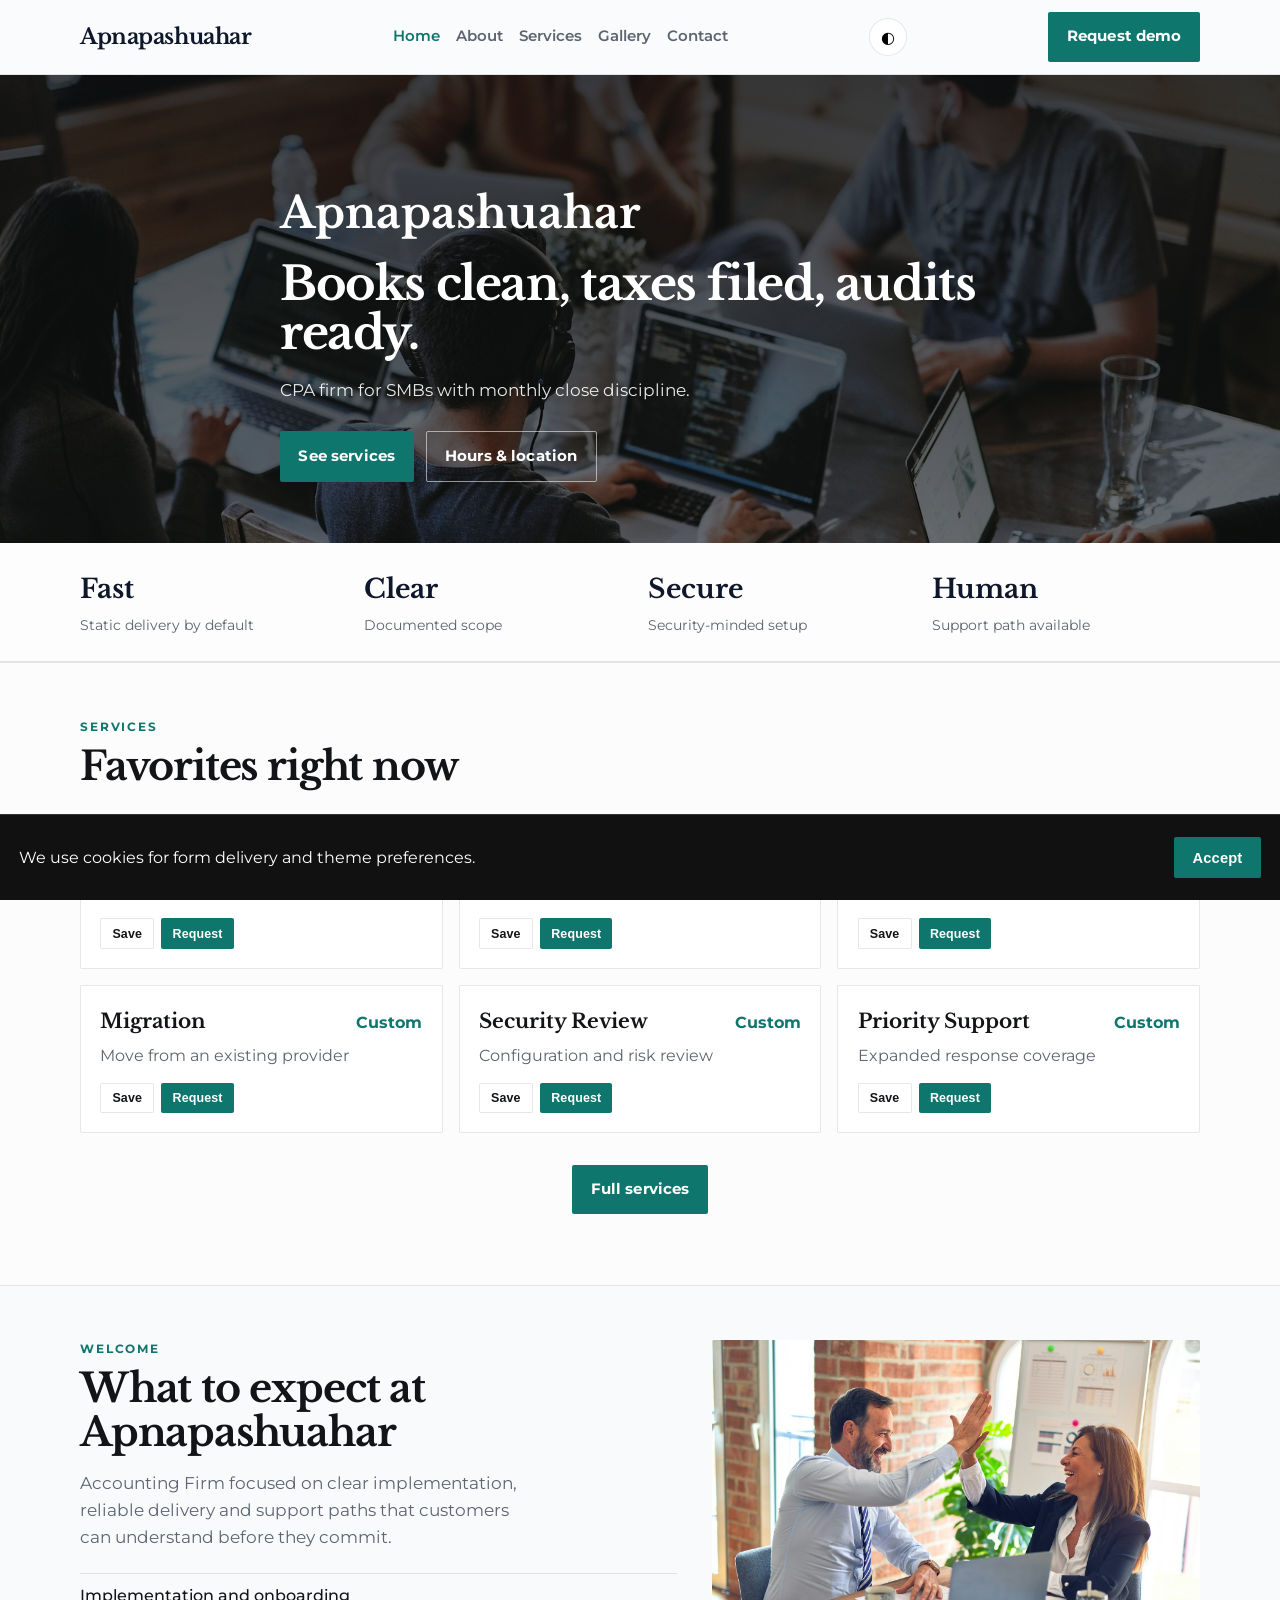
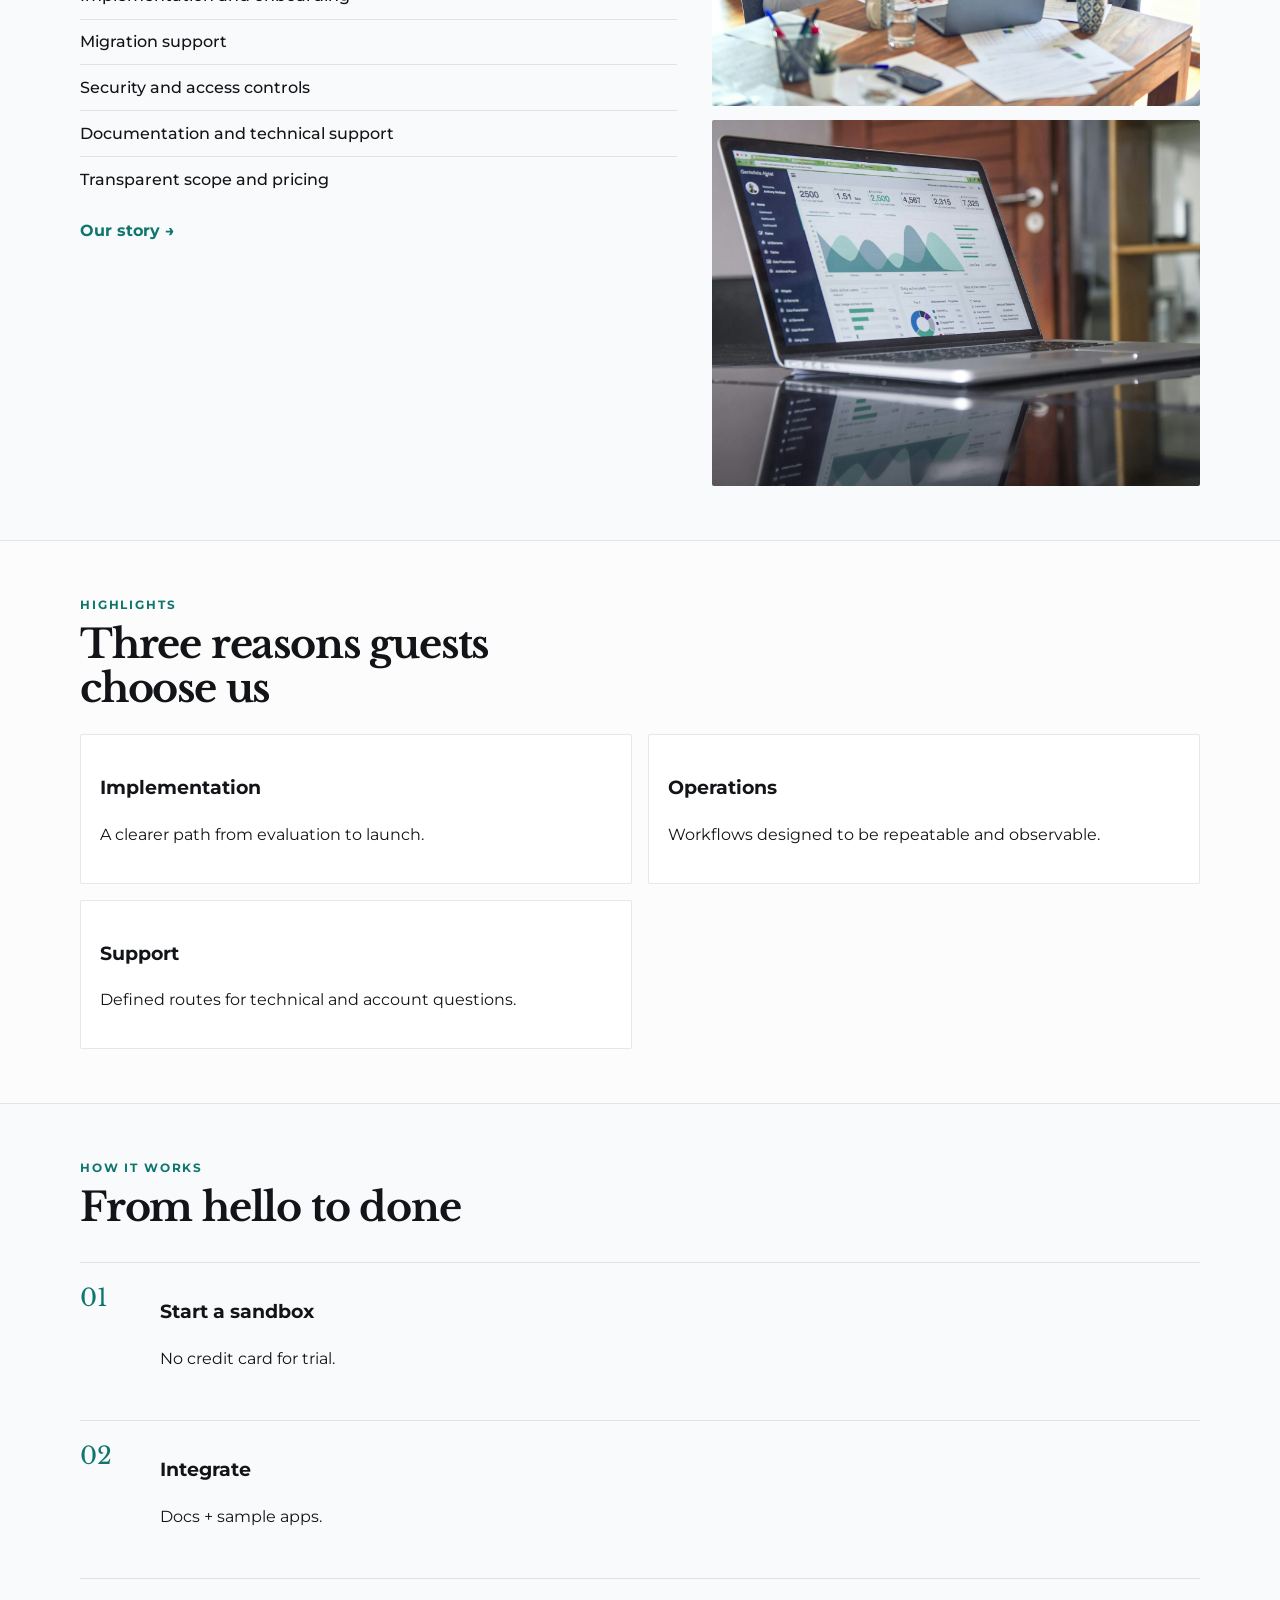
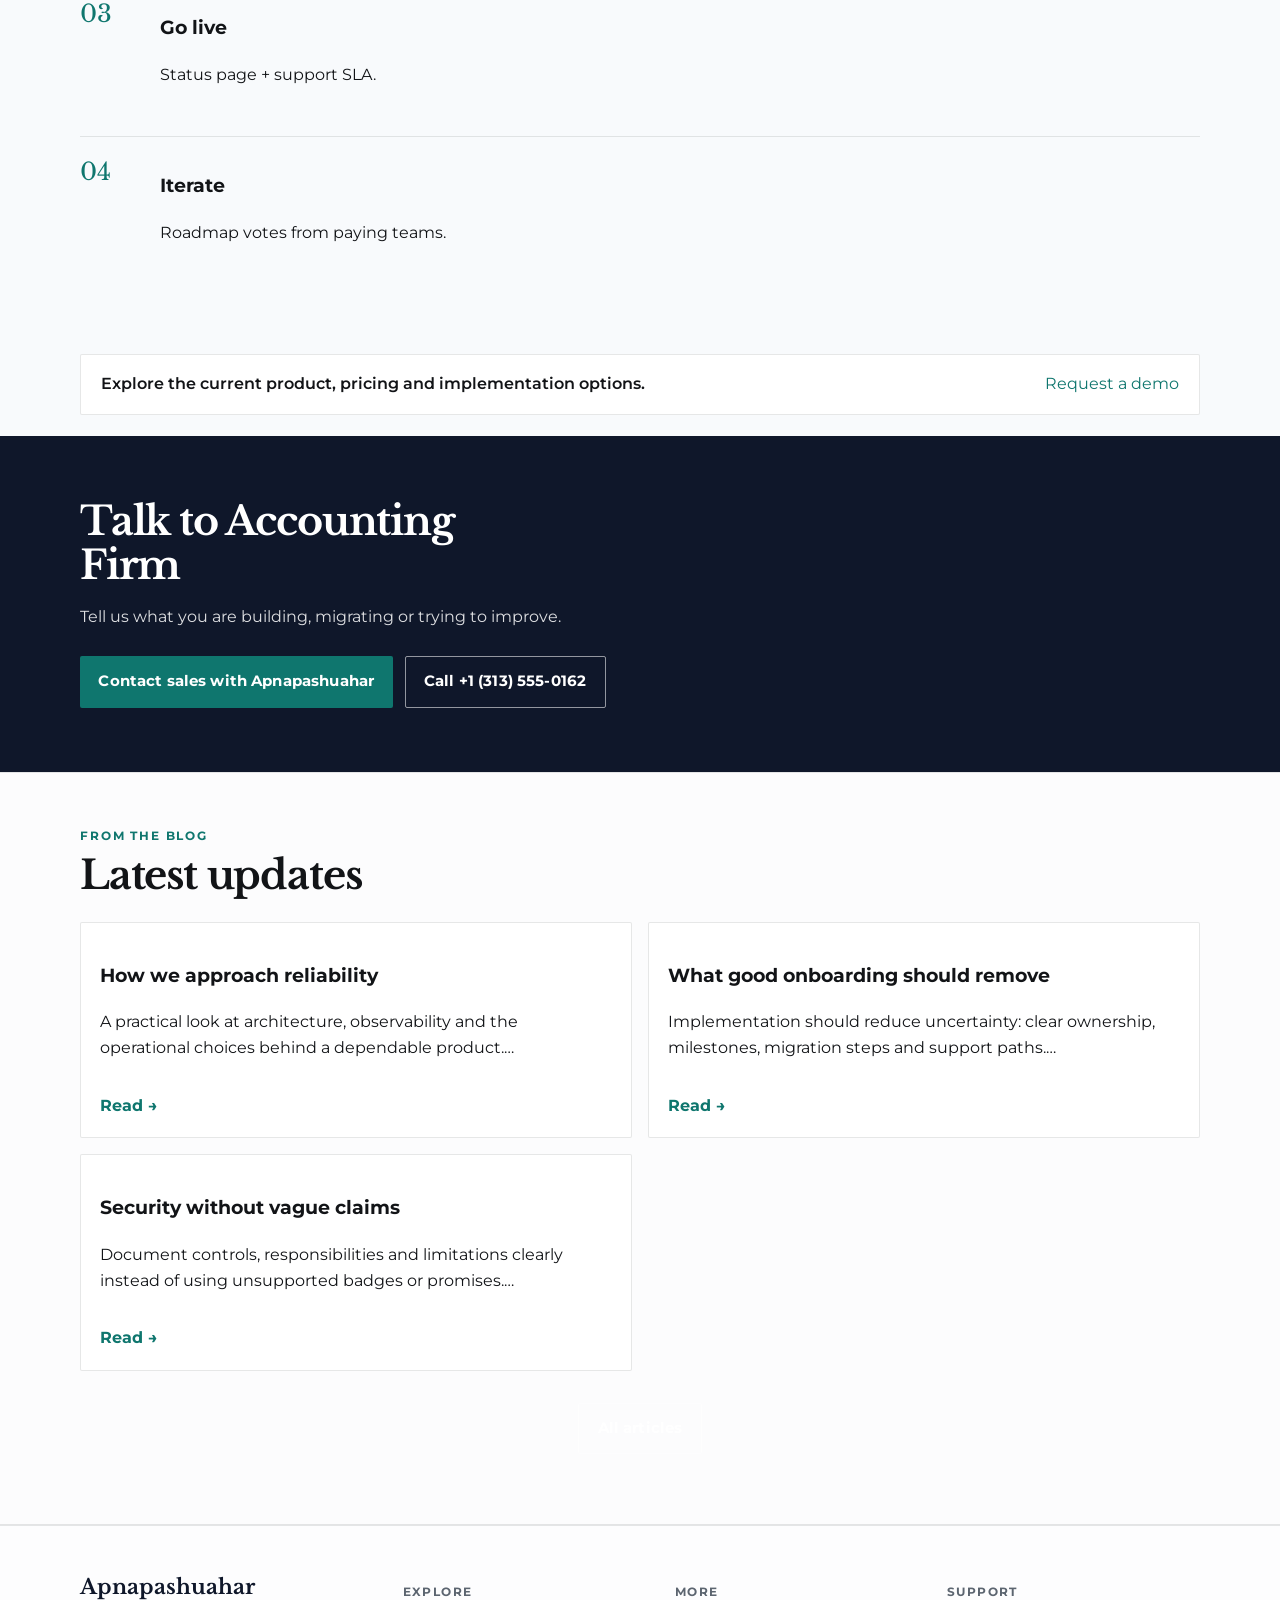
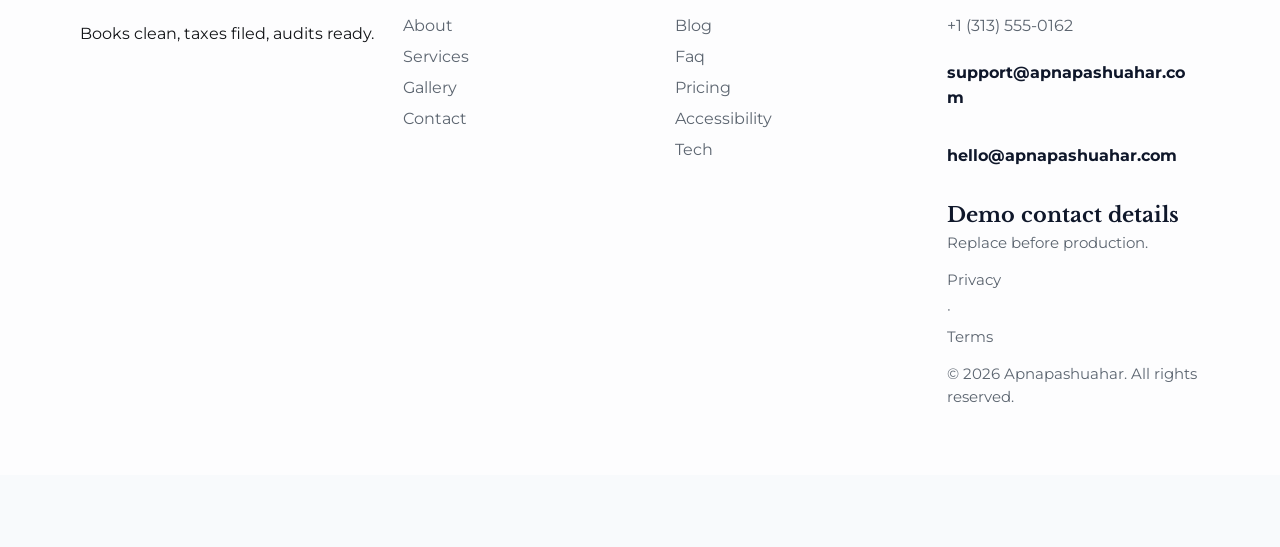
==== index.html @ 2d4d3c8f "Publish company website" ====
<!DOCTYPE html>
<html lang="en">
<head>
  <meta charset="UTF-8" />
  <meta name="viewport" content="width=device-width, initial-scale=1" />
  <title>Apnapashuahar | Accounting Firm</title>
  <meta name="description" content="Apnapashuahar — Books clean, taxes filed, audits ready." />
  <meta property="og:title" content="Apnapashuahar | Accounting Firm" />
  <meta property="og:description" content="Apnapashuahar — Books clean, taxes filed, audits ready." />
  <meta property="og:type" content="website" />
  <meta name="twitter:card" content="summary_large_image" />
  <meta name="twitter:title" content="Apnapashuahar | Accounting Firm" />
  <meta name="twitter:description" content="Apnapashuahar — Books clean, taxes filed, audits ready." />
  <meta property="og:image" content="assets/img-1.jpg" />
  <meta name="twitter:image" content="assets/img-1.jpg" />
  <meta property="og:url" content="https://apnapashuahar.github.io" />
  <script type="application/ld+json">{"@context": "https://schema.org", "@type": "LocalBusiness", "name": "Apnapashuahar", "description": "Books clean, taxes filed, audits ready.", "url": "https://apnapashuahar.github.io", "image": "assets/img-1.jpg"}</script>
<script type="application/ld+json">{"@context": "https://schema.org", "@type": "FAQPage", "mainEntity": [{"@type": "Question", "name": "Where are you?", "acceptedAnswer": {"@type": "Answer", "text": "600 Woodward Ave, Detroit, MI. See the map on Visit."}}, {"@type": "Question", "name": "How do I reach support?", "acceptedAnswer": {"@type": "Answer", "text": "Use the Contact form or email support@apnapashuahar.com. We reply during open hours."}}, {"@type": "Question", "name": "How do I book?", "acceptedAnswer": {"@type": "Answer", "text": "Send a message on Contact, email bookings@apnapashuahar.com, or call +1 (313) 555-0162."}}, {"@type": "Question", "name": "Are prices current?", "acceptedAnswer": {"@type": "Answer", "text": "Listed prices are current and may shift with seasons — we update this site when they do."}}, {"@type": "Question", "name": "Do you take groups?", "acceptedAnswer": {"@type": "Answer", "text": "Yes for many bookings — tell us the size and date and we'll confirm what Apnapashuahar can host."}}, {"@type": "Question", "name": "What should I bring?", "acceptedAnswer": {"@type": "Answer", "text": "Just yourself (and any notes on allergies, sizes, or preferences). We'll handle the rest."}}, {"@type": "Question", "name": "Can I book for someone else?", "acceptedAnswer": {"@type": "Answer", "text": "Yes — include their name and preferences in the contact form."}}, {"@type": "Question", "name": "Where can I read updates?", "acceptedAnswer": {"@type": "Answer", "text": "Blog and Journal pages publish changes before social media."}}, {"@type": "Question", "name": "How do I join the team?", "acceptedAnswer": {"@type": "Answer", "text": "Open roles are listed on Careers — we reply to every application."}}, {"@type": "Question", "name": "Is the space accessible?", "acceptedAnswer": {"@type": "Answer", "text": "See our Accessibility page for entrance, seating and restroom notes."}}]}</script>
<script type="application/ld+json">{"@context": "https://schema.org", "@type": "WebSite", "name": "Apnapashuahar", "url": "https://apnapashuahar.github.io", "description": "Books clean, taxes filed, audits ready."}</script>
  <link rel="alternate" hreflang="en" href="index.html" />
  <link rel="alternate" hreflang="x-default" href="index.html" />
  <meta name="theme-color" content="#111111" />
  <link rel="preconnect" href="https://fonts.googleapis.com" />
  <link rel="preconnect" href="https://fonts.gstatic.com" crossorigin />
  <link href="https://fonts.googleapis.com/css2?family=Libre+Baskerville:wght@700&family=Montserrat:wght@400;500;600;700&display=swap" rel="stylesheet" />
  <link rel="stylesheet" href="styles.css" />
  <link rel="icon" href="favicon.svg" type="image/svg+xml" />
</head>
<body>

  <header class="top">
    <div class="shell bar">
      <a class="logo" href="index.html">Apnapashuahar</a>
      <button class="nav-toggle" type="button" aria-label="Open menu" data-nav-toggle>
        <span></span><span></span><span></span>
      </button>
      <nav data-nav><a href="index.html" class="on">Home</a><a href="about.html">About</a><a href="offerings.html">Services</a><a href="gallery.html">Gallery</a><a href="contact.html">Contact</a></nav>
      <button type="button" class="theme-toggle" data-theme-toggle aria-label="Toggle dark mode">◐</button>
      <a class="cta" href="contact.html" data-open-book>Request demo</a>
    </div>
  </header>
  <main>

    <section class="hero minimal-hero">
      <div class="hero-bg" style="background-image:url('assets/img-1.jpg')"></div>
      <div class="hero-shade"></div>
      <div class="shell hero-copy">
        <p class="brand">Apnapashuahar</p>
        <h1>Books clean, taxes filed, audits ready.</h1>
        <p class="lede">CPA firm for SMBs with monthly close discipline.</p>
        <div class="actions">
          <a class="btn solid" href="offerings.html">See services</a>
          <a class="btn line" href="contact.html">Hours &amp; location</a>
        </div>
      </div>
    </section><section class="stats-band"><div class="shell stats-row"><div class="stat"><b>Fast</b><span>Static delivery by default</span></div>
<div class="stat"><b>Clear</b><span>Documented scope</span></div>
<div class="stat"><b>Secure</b><span>Security-minded setup</span></div>
<div class="stat"><b>Human</b><span>Support path available</span></div></div></section><section class="block tint">
      <div class="shell">
        <p class="eyebrow">Services</p>
        <h2>Favorites right now</h2>
        <div class="menu-grid"><article class="item" data-item="Starter">
          <div class="item-top"><h3>Starter</h3><span class="price">From $49</span></div>
          <p>Essential entry package</p>
          <div class="item-actions">
            <button type="button" class="btn quiet mini" data-save-item data-name="Starter">Save</button>
            <button type="button" class="btn solid mini" data-open-book data-pref="Starter">Request</button>
          </div>
        </article>
<article class="item" data-item="Growth">
          <div class="item-top"><h3>Growth</h3><span class="price">From $149</span></div>
          <p>Expanded capacity and support</p>
          <div class="item-actions">
            <button type="button" class="btn quiet mini" data-save-item data-name="Growth">Save</button>
            <button type="button" class="btn solid mini" data-open-book data-pref="Growth">Request</button>
          </div>
        </article>
<article class="item" data-item="Scale">
          <div class="item-top"><h3>Scale</h3><span class="price">Custom</span></div>
          <p>Higher-volume managed service</p>
          <div class="item-actions">
            <button type="button" class="btn quiet mini" data-save-item data-name="Scale">Save</button>
            <button type="button" class="btn solid mini" data-open-book data-pref="Scale">Request</button>
          </div>
        </article>
<article class="item" data-item="Migration">
          <div class="item-top"><h3>Migration</h3><span class="price">Custom</span></div>
          <p>Move from an existing provider</p>
          <div class="item-actions">
            <button type="button" class="btn quiet mini" data-save-item data-name="Migration">Save</button>
            <button type="button" class="btn solid mini" data-open-book data-pref="Migration">Request</button>
          </div>
        </article>
<article class="item" data-item="Security Review">
          <div class="item-top"><h3>Security Review</h3><span class="price">Custom</span></div>
          <p>Configuration and risk review</p>
          <div class="item-actions">
            <button type="button" class="btn quiet mini" data-save-item data-name="Security Review">Save</button>
            <button type="button" class="btn solid mini" data-open-book data-pref="Security Review">Request</button>
          </div>
        </article>
<article class="item" data-item="Priority Support">
          <div class="item-top"><h3>Priority Support</h3><span class="price">Custom</span></div>
          <p>Expanded response coverage</p>
          <div class="item-actions">
            <button type="button" class="btn quiet mini" data-save-item data-name="Priority Support">Save</button>
            <button type="button" class="btn solid mini" data-open-book data-pref="Priority Support">Request</button>
          </div>
        </article></div>
        <p class="center-cta"><a class="btn solid" href="offerings.html">Full services</a></p>
      </div>
    </section><section class="block">
      <div class="shell split">
        <div>
          <p class="eyebrow">Welcome</p>
          <h2>What to expect at Apnapashuahar</h2>
          <p class="lead">Accounting Firm focused on clear implementation, reliable delivery and support paths that customers can understand before they commit.</p>
          <ul class="checks"><li>Implementation and onboarding</li>
<li>Migration support</li>
<li>Security and access controls</li>
<li>Documentation and technical support</li>
<li>Transparent scope and pricing</li></ul>
          <a class="textlink" href="about.html">Our story →</a>
        </div>
        <div class="about-photos">
          <img src="assets/img-2.jpg" alt="Apnapashuahar" />
          <img src="assets/img-3.jpg" alt="Apnapashuahar" />
        </div>
      </div>
    </section><section class="block tint">
      <div class="shell">
        <p class="eyebrow">Highlights</p>
        <h2>Three reasons guests choose us</h2>
        <div class="value-grid"><article><h3>Implementation</h3><p>A clearer path from evaluation to launch.</p></article>
<article><h3>Operations</h3><p>Workflows designed to be repeatable and observable.</p></article>
<article><h3>Support</h3><p>Defined routes for technical and account questions.</p></article></div>
      </div>
    </section><section class="block">
      <div class="shell">
        <p class="eyebrow">How it works</p>
        <h2>From hello to done</h2>
        <ol class="process"><li><span>01</span><div><h3>Start a sandbox</h3><p>No credit card for trial.</p></div></li>
<li><span>02</span><div><h3>Integrate</h3><p>Docs + sample apps.</p></div></li>
<li><span>03</span><div><h3>Go live</h3><p>Status page + support SLA.</p></div></li>
<li><span>04</span><div><h3>Iterate</h3><p>Roadmap votes from paying teams.</p></div></li></ol>
      </div>
    </section><div class="promo shell"><p>Explore the current product, pricing and implementation options.</p><button type="button" class="text-cta" data-open-book>Request a demo</button></div><section class="cta-band">
      <div class="shell">
        <h2>Talk to Accounting Firm</h2>
        <p>Tell us what you are building, migrating or trying to improve.</p>
        <div class="actions">
          <a class="btn solid" href="contact.html">Contact sales with Apnapashuahar</a>
          <a class="btn line" href="tel:+13135550162">Call +1 (313) 555-0162</a>
        </div>
      </div>
    </section><section class="block tint">
      <div class="shell">
        <p class="eyebrow">From the blog</p>
        <h2>Latest updates</h2>
        <div class="value-grid"><article class="journal-card reveal">
          <h3>How we approach reliability</h3>
          <p>A practical look at architecture, observability and the operational choices behind a dependable product.…</p>
          <a class="textlink" href="blog.html">Read →</a>
        </article><article class="journal-card reveal">
          <h3>What good onboarding should remove</h3>
          <p>Implementation should reduce uncertainty: clear ownership, milestones, migration steps and support paths.…</p>
          <a class="textlink" href="blog.html">Read →</a>
        </article><article class="journal-card reveal">
          <h3>Security without vague claims</h3>
          <p>Document controls, responsibilities and limitations clearly instead of using unsupported badges or promises.…</p>
          <a class="textlink" href="blog.html">Read →</a>
        </article></div>
        <p class="center-cta"><a class="btn line" href="blog.html">All articles</a></p>
      </div>
    </section>
  </main>

  <footer class="foot">
    <div class="shell foot-grid">
      <div>
        <strong>Apnapashuahar</strong>
        <p>Books clean, taxes filed, audits ready.</p>
        
      </div>
      <div>
        <p class="fh">Explore</p>
        <a href="about.html">About</a><a href="offerings.html">Services</a><a href="gallery.html">Gallery</a><a href="contact.html">Contact</a>
      </div>
      <div>
        <p class="fh">More</p>
        <a href="blog.html">Blog</a><a href="faq.html">Faq</a><a href="pricing.html">Pricing</a><a href="accessibility.html">Accessibility</a><a href="tech.html">Tech</a>
      </div>
      <div>
        <p class="fh">Support</p>
        <a href="tel:+13135550162">+1 (313) 555-0162</a>
        <p class="mail-plain">support@apnapashuahar.com</p>
        <p class="mail-plain">hello@apnapashuahar.com</p>
        
        <p class="foot-meta"><strong>Demo contact details</strong><br/>Replace before production.</p>
        <p class="foot-meta"><a href="privacy.html">Privacy</a> · <a href="terms.html">Terms</a></p>
        <p class="foot-meta">© 2026 Apnapashuahar. All rights reserved.</p>
      </div>
    </div>
  </footer>
  <div class="cookie-bar" data-cookie-bar hidden>
    <p>We use cookies for form delivery and theme preferences.</p>
    <button type="button" class="btn solid" data-cookie-accept>Accept</button>
  </div>
  <div class="mobile-cta">
    <a href="tel:+13135550162">Call</a>
    <button type="button" data-open-book>Contact sales</button>
    
  </div>
  <div class="toast" data-toast hidden></div>

  <div class="modal" data-book-modal hidden>
    <div class="modal-card">
      <button class="modal-close" type="button" data-close-book aria-label="Close">×</button>
      <p class="eyebrow">Quick request</p>
      <h3>Contact Apnapashuahar</h3>
      <p class="lead">Send the essentials and we will reply by email.</p>
      <form class="contact-form compact" data-quick-book data-support="support@apnapashuahar.com">
        <label>Name<input name="name" required placeholder="Your name" /></label>
        <label>Email<input type="email" name="email" required placeholder="you@email.com" /></label>
        <label>Timing<input name="when" required placeholder="Preferred date or timeline" /></label>
        <label>Notes<textarea name="message" rows="3" placeholder="Project, product, service or other details…"></textarea></label>
        <button class="btn solid" type="submit">Contact sales</button>
      </form>
    </div>
  </div>

  <div class="lightbox" data-lightbox hidden>
    <button class="modal-close" type="button" data-lightbox-close aria-label="Close">×</button>
    <img data-lightbox-img alt="" />
    <div class="lightbox-nav">
      <button type="button" data-lightbox-prev>‹</button>
      <button type="button" data-lightbox-next>›</button>
    </div>
  </div>
  <script src="site.js"></script>
</body></html>
---- styles.css ----
:root {
  --ink:#121417; --muted:#5c6570; --paper:#f8fafc;
  --accent:#0f766e; --deep:#0f172a; --line:rgba(18,20,23,.10);
  --display:"Libre Baskerville",Georgia,"Times New Roman",serif;
  --body:"Montserrat","Segoe UI",sans-serif; --shell:1120px;
  --radius:2px;
}
*{box-sizing:border-box} html{scroll-behavior:smooth}
body{margin:0;font-family:var(--body);color:var(--ink);background:var(--paper);line-height:1.6;padding-bottom:72px;-webkit-font-smoothing:antialiased}
a{color:inherit;text-decoration:none} img{max-width:100%;display:block}
.shell{width:min(var(--shell),calc(100% - 2.4rem));margin-inline:auto}
.sr{position:absolute;left:-9999px}
.mail-plain{display:inline-block;font-weight:700;color:var(--deep);word-break:break-all}
.support-banner{padding:1.25rem 1.35rem;margin:0 0 1.5rem;border:1px solid var(--line);border-left:4px solid var(--accent);background:#fff;border-radius:var(--radius)}
.support-mail{margin:.35rem 0 .5rem;font-family:var(--display);font-size:clamp(1.4rem,3vw,2rem);font-weight:700;color:var(--deep)}
.form-success{margin-top:1.2rem;padding:1.4rem;border:1px solid color-mix(in srgb,var(--accent) 35%,var(--line));background:#fff;border-radius:var(--radius)}
.form-success h3{margin:0 0 .5rem;font-family:var(--display);font-size:1.6rem}
.form-success[hidden],.contact-form[hidden]{display:none !important}
.contact-form select{width:100%;padding:.85rem 1rem;border:1px solid var(--line);border-radius:8px;font:inherit;background:#fff}
.top{position:sticky;top:0;z-index:40;backdrop-filter:blur(14px);background:color-mix(in srgb,var(--paper) 90%,white);border-bottom:1px solid var(--line)}
.bar{min-height:74px;display:flex;align-items:center;justify-content:space-between;gap:1rem;position:relative}
.logo{font-family:var(--display);font-weight:700;font-size:1.35rem;color:var(--deep);letter-spacing:-.02em}
nav{display:flex;flex-wrap:wrap;gap:1rem;font-weight:600;font-size:.92rem;color:var(--muted)}
nav a.on,nav a:hover{color:var(--accent)}
.nav-toggle{display:none;flex-direction:column;gap:5px;background:transparent;border:0;padding:.4rem;cursor:pointer}
.nav-toggle span{display:block;width:22px;height:2px;background:var(--deep)}
.cta,.btn{display:inline-flex;align-items:center;justify-content:center;padding:.8rem 1.15rem;border-radius:var(--radius);font-weight:700;font-size:.92rem;border:0;cursor:pointer;letter-spacing:.01em}
.cta,.btn.solid{background:var(--accent);color:#fff}
.btn.line{border:1px solid rgba(255,255,255,.55);color:#fff;background:transparent}
.btn.quiet{border:1px solid var(--line);background:#fff;color:var(--ink)}
.hero{position:relative;min-height:78vh;display:grid;align-items:end;color:#fff;overflow:hidden}
.hero-bg{position:absolute;inset:0;background-size:cover;background-position:center center;background-repeat:no-repeat}
.hero-shade{position:absolute;inset:0;background:linear-gradient(115deg,rgba(10,12,16,.72),rgba(10,12,16,.18))}
.hero-photo img{width:100%;aspect-ratio:16/9;object-fit:cover;object-position:center;display:block;max-height:min(78vh,900px)}
.hero-copy{position:relative;z-index:2;padding:5rem 0 3.8rem;max-width:720px}
.brand{margin:0 0 .75rem;font-family:var(--display);font-size:clamp(1.85rem,3.6vw,2.7rem);font-weight:700}
.hero h1,.page-hero h1{margin:0;font-family:var(--display);letter-spacing:-.03em;font-weight:700}
.hero h1{font-size:clamp(2.15rem,5.2vw,3.55rem);max-width:15ch;line-height:1.05}
.lede{margin:1.15rem 0 0;max-width:42ch;color:rgba(255,255,255,.9);font-size:1.08rem}
.actions{display:flex;flex-wrap:wrap;gap:.75rem;margin-top:1.7rem}
.promo{display:flex;justify-content:space-between;gap:1rem;align-items:center;margin:1.35rem auto;padding:1.05rem 1.25rem;background:#fff;border:1px solid var(--line);border-radius:var(--radius);box-shadow:0 8px 28px rgba(18,20,23,.04)}
.promo p{margin:0;font-weight:600}
.promo a{font-weight:800;color:var(--accent);white-space:nowrap}
.strip{border-bottom:1px solid var(--line);background:rgba(255,255,255,.5)}
.strip-row{display:flex;flex-wrap:wrap;gap:.8rem 1.5rem;padding:1.05rem 0;font-weight:700;color:var(--deep);font-size:.95rem}
.stats-band{border-bottom:1px solid var(--line);background:rgba(255,255,255,.72)}
.stats-row{display:grid;grid-template-columns:repeat(4,1fr);gap:1rem;padding:1.55rem 0}
.stat b{display:block;font-family:var(--display);font-size:1.65rem;color:var(--deep)}
.stat span{display:block;margin-top:.25rem;color:var(--muted);font-size:.88rem}
.mosaic{display:grid;grid-template-columns:1.2fr 1fr 1fr;gap:.85rem}
.mosaic img{width:100%;aspect-ratio:4/3;object-fit:cover;object-position:center;border-radius:var(--radius);display:block}
.block{padding:4.8rem 0}.block.tint{background:rgba(255,255,255,.58);border-block:1px solid var(--line)}
.eyebrow{margin:0 0 .55rem;font-size:.72rem;font-weight:700;letter-spacing:.16em;text-transform:uppercase;color:var(--accent)}
h2{margin:0;font-family:var(--display);font-size:clamp(1.85rem,3.1vw,2.55rem);letter-spacing:-.03em;max-width:18ch;line-height:1.1}
.lead{margin:.95rem 0 0;color:var(--muted);max-width:52ch;font-size:1.06rem}
.split{display:grid;grid-template-columns:1.1fr .9fr;gap:2.2rem;align-items:start}
.amenity-grid,.contact-grid,.newsletter{display:grid;grid-template-columns:1.1fr .9fr;gap:2.2rem;align-items:start}
.checks,.why,.hours{margin:1.35rem 0 0;padding:0;list-style:none}
.checks li,.why li,.hours li{padding:.6rem 0;border-top:1px solid var(--line);font-weight:500}
.hours-card,.card{background:#fff;border:1px solid var(--line);border-radius:var(--radius);padding:1.4rem;box-shadow:0 10px 30px rgba(18,20,23,.035)}
.card-actions{display:flex;flex-wrap:wrap;gap:.6rem;margin-top:1rem}
.stack-card p{margin:0 0 1rem}
.about-photos{display:grid;gap:.85rem}
.about-photos img,.solo{width:100%;aspect-ratio:4/3;object-fit:cover;object-position:center;border-radius:var(--radius)}
.solo.wide{aspect-ratio:16/9;margin-top:1rem}
.menu-grid{margin-top:2rem;display:grid;grid-template-columns:repeat(3,1fr);gap:1rem}
.menu-list{margin-top:1.5rem;display:grid;gap:.85rem}
.menu-list .item{padding:1.1rem 1.2rem}
.item{background:#fff;border:1px solid var(--line);border-radius:var(--radius);padding:1.2rem;position:relative;box-shadow:0 8px 24px rgba(18,20,23,.03)}
.item.soft{background:color-mix(in srgb,var(--paper) 70%,white)}
.item-top{display:flex;justify-content:space-between;gap:.5rem;align-items:baseline}
.item h3{margin:0 0 .35rem;font-family:var(--display);font-size:1.25rem}
.item p{margin:0;color:var(--muted)}
.item .tag{margin-top:.7rem;font-size:.72rem;font-weight:800;letter-spacing:.1em;text-transform:uppercase;color:var(--accent)}
.price{font-weight:700;color:var(--accent);white-space:nowrap}
.process{list-style:none;margin:2rem 0 0;padding:0;display:grid;gap:1rem}
.process li{display:grid;grid-template-columns:64px 1fr;gap:1rem;padding:1rem 0;border-top:1px solid var(--line)}
.process span{font-family:var(--display);font-size:1.5rem;color:var(--accent)}
.quotes{display:grid;grid-template-columns:repeat(3,1fr);gap:1rem;margin-top:1.5rem}
blockquote{margin:0;padding:1.3rem;background:#fff;border:1px solid var(--line);border-radius:var(--radius)}
blockquote p{margin:0;font-family:var(--display);font-size:1.25rem;line-height:1.25}
blockquote footer{margin-top:.85rem;color:var(--muted);font-size:.9rem}
.value-grid,.team-grid{display:grid;grid-template-columns:repeat(2,1fr);gap:1rem;margin-top:1.5rem}
.two-col{display:grid;grid-template-columns:1fr 1fr;gap:2rem;align-items:start}
.value-grid article,.person,.team-card{background:#fff;border:1px solid var(--line);border-radius:var(--radius);padding:1.2rem;overflow:hidden}
.team-card img{width:100%;aspect-ratio:1;object-fit:cover;object-position:center top;border-radius:calc(var(--radius) - 4px);margin:0 0 .85rem;display:block}
.team-card h3{margin:0 0 .25rem;font-family:var(--display);font-size:1.2rem}
.team-card .eyebrow{margin:0 0 .5rem}
.team-card p:last-child{margin:0;color:var(--muted);line-height:1.55}
.person .role{color:var(--accent);font-weight:700;margin:.2rem 0 .5rem}
img{max-width:100%;height:auto;display:block}
picture,figure{margin:0}
.faq details{border-top:1px solid var(--line);padding:1rem 0}
.faq summary{cursor:pointer;font-weight:700}
.faq p{margin:.6rem 0 0;color:var(--muted)}
.page-hero{padding:3.8rem 0 1.1rem}
.page-hero h1{font-size:clamp(2.1rem,4vw,3.1rem);max-width:16ch}
.page .lead{color:var(--muted)}
.gallery-rich{display:grid;grid-template-columns:repeat(2,1fr);gap:1rem}
.gallery-rich figure{margin:0}
.gallery-rich img{width:100%;aspect-ratio:4/3;object-fit:cover;object-position:center;border-radius:var(--radius)}
.gallery-rich figcaption{margin-top:.45rem;color:var(--muted);font-size:.88rem}
.visit-grid{display:grid;grid-template-columns:.85fr 1.15fr;gap:1.6rem}
.map-wrap{margin-top:1rem;border-radius:var(--radius);overflow:hidden;border:1px solid var(--line);background:#fff}
.map-wrap iframe{width:100%;height:320px;border:0;display:block}
.map-note{margin:.55rem 1rem 1rem;font-size:.9rem}
.map-note a{color:var(--accent);font-weight:700}
.contact-form,.news-form{display:grid;gap:.9rem;margin-top:1rem}
.contact-form label{display:grid;gap:.35rem;font-weight:700;font-size:.9rem}
.contact-form input,.contact-form textarea,.news-form input{width:100%;padding:.9rem 1rem;border:1px solid var(--line);border-radius:8px;font:inherit;background:#fff}
.contact-form input:focus,.contact-form textarea:focus,.contact-form select:focus,.news-form input:focus{outline:2px solid color-mix(in srgb,var(--accent) 45%,white);border-color:var(--accent)}
.news-form{grid-template-columns:1fr auto;align-items:center}
.form-note{margin:0;color:var(--muted);font-size:.88rem}
.cta-band{padding:4rem 0;background:var(--deep);color:#fff}
.cta-band h2{color:#fff;max-width:16ch}
.cta-band p{color:rgba(255,255,255,.86);max-width:46ch}
.center-cta{text-align:center;margin-top:2rem}
.textlink{display:inline-block;margin-top:1rem;font-weight:700;color:var(--accent)}
.foot{border-top:1px solid var(--line);padding:2.8rem 0 3.2rem;background:rgba(255,255,255,.72)}
.foot-grid{display:grid;grid-template-columns:1.2fr 1fr 1fr 1fr;gap:1.2rem}
.fh{font-size:.72rem;font-weight:700;letter-spacing:.12em;text-transform:uppercase;color:var(--muted)}
.foot a{display:block;margin:.35rem 0;color:var(--muted)}
.foot a:hover{color:var(--accent)}
.foot strong{font-family:var(--display);font-size:1.3rem;color:var(--deep)}
.foot-meta{color:var(--muted);font-size:.92rem;line-height:1.55}
.mobile-cta{display:none;position:fixed;left:0;right:0;bottom:0;z-index:50;background:#fff;border-top:1px solid var(--line);grid-template-columns:1fr 1fr 1fr}
.mobile-cta a,.mobile-cta button{text-align:center;padding:.95rem .4rem;font-weight:800;font-size:.85rem;color:var(--deep);background:transparent;border:0;font-family:inherit;cursor:pointer}
.mobile-cta a:nth-child(2),.mobile-cta button:nth-child(2){background:var(--accent);color:#fff}
.toast{position:fixed;left:50%;bottom:5.5rem;transform:translateX(-50%);background:var(--deep);color:#fff;padding:.9rem 1.2rem;border-radius:999px;font-weight:700;z-index:80;box-shadow:0 12px 32px rgba(0,0,0,.22)}
.btn.mini{padding:.45rem .7rem;font-size:.78rem}
.item-actions{display:flex;flex-wrap:wrap;gap:.45rem;margin-top:.9rem}
.offer-tools{margin-bottom:1rem}
.offer-tools input{width:min(420px,100%);padding:.85rem 1rem;border:1px solid var(--line);border-radius:8px;font:inherit;background:#fff}
.saved-tray{margin:1rem 0;padding:1rem;border:1px dashed var(--line);background:#fff;border-radius:var(--radius)}
.saved-tray ul{margin:.5rem 0 1rem;padding-left:1.1rem}
.open-badge{display:inline-flex;align-items:center;gap:.35rem;padding:.35rem .65rem;border-radius:999px;font-size:.75rem;font-weight:800;letter-spacing:.04em;text-transform:uppercase;background:#ecfdf5;color:#166534;border:1px solid #86efac}
.open-badge.closed{background:#fef2f2;color:#991b1b;border-color:#fecaca}
.open-badge.unknown{background:#f8fafc;color:#475569;border-color:#cbd5e1}
.text-cta{border:0;background:transparent;color:var(--accent);font-weight:800;cursor:pointer;font:inherit;padding:0}
.copy-btn{margin-left:.45rem;border:1px solid var(--line);background:#fff;border-radius:6px;padding:.2rem .45rem;font-size:.72rem;font-weight:700;cursor:pointer}
.gal-btn{display:block;width:100%;padding:0;border:0;background:transparent;cursor:zoom-in}
.gal-btn img{width:100%;aspect-ratio:4/3;object-fit:cover;object-position:center;border-radius:var(--radius)}
.modal,.lightbox{position:fixed;inset:0;z-index:90;background:rgba(10,12,16,.72);display:grid;place-items:center;padding:1rem}
.modal[hidden],.lightbox[hidden]{display:none !important}
.modal-card{width:min(480px,100%);background:var(--paper);border-radius:14px;padding:1.4rem 1.4rem 1.2rem;position:relative;border:1px solid var(--line);box-shadow:0 24px 60px rgba(0,0,0,.28)}
.modal-card h3{margin:.2rem 0 .4rem;font-family:var(--display);font-size:1.7rem}
.modal-close{position:absolute;top:.55rem;right:.7rem;border:0;background:transparent;font-size:1.6rem;cursor:pointer;line-height:1;color:var(--muted)}
.contact-form.compact{margin-top:.8rem}
.lightbox img{max-width:min(960px,92vw);max-height:82vh;object-fit:contain;border-radius:10px;background:#000}
.lightbox-nav{position:absolute;bottom:1.2rem;display:flex;gap:.6rem}
.lightbox-nav button{border:0;background:#fff;color:#111;width:44px;height:44px;border-radius:50%;font-size:1.4rem;cursor:pointer}
.item.is-saved{outline:2px solid color-mix(in srgb,var(--accent) 55%,white)}
.item.is-hidden{display:none}
@media(max-width:900px){
  .nav-toggle{display:flex}
  nav{display:none;position:absolute;top:74px;left:0;right:0;background:var(--paper);border-bottom:1px solid var(--line);padding:1rem;flex-direction:column;gap:.9rem}
  nav.open{display:flex}
  .cta{display:none}
  .split,.menu-grid,.quotes,.value-grid,.team-grid,.gallery-rich,.visit-grid,.foot-grid,.amenity-grid,.contact-grid,.newsletter,.news-form,.stats-row,.mosaic,.two-col{grid-template-columns:1fr}
  .mobile-cta{display:grid}
  .promo{flex-direction:column;align-items:flex-start}
}

.block{padding:3.2rem 0}
.item,.card,.person,blockquote,.promo{box-shadow:none;border-radius:2px}
.strip-row{font-size:.85rem}
.lede,.lead{max-width:40ch}


.hero.minimal-hero{min-height:52vh}
.hero.minimal-hero .hero-shade{background:linear-gradient(180deg,rgba(10,12,16,.72),rgba(10,12,16,.45))}
.hero.minimal-hero h1{max-width:22ch;font-size:clamp(1.9rem,4.5vw,2.9rem)}
.block{padding:3.4rem 0}
.gallery-cards{display:grid;grid-template-columns:repeat(3,1fr);gap:.85rem}
.gallery-cards figure:nth-child(1){grid-column:span 2;grid-row:span 2}
.gallery-cards img{width:100%;height:100%;min-height:160px;object-fit:cover;border-radius:var(--radius)}

.prose-block .lead.wide{max-width:62ch}
.journal-card,.journal-entry{background:#fff;border:1px solid var(--line);border-radius:var(--radius);padding:1.2rem}
.journal-stack{display:grid;gap:1rem}
.compare-table{width:100%;border-collapse:collapse;margin-top:1rem}
.compare-table th,.compare-table td{border-top:1px solid var(--line);padding:.75rem;text-align:left}
.compare-table th{font-size:.72rem;letter-spacing:.12em;text-transform:uppercase;color:var(--muted)}
.gallery-hero{min-height:46vh;display:grid;align-items:end;color:#fff;background-size:cover;background-position:center;position:relative}
.gallery-hero::before{content:"";position:absolute;inset:0;background:linear-gradient(180deg,rgba(0,0,0,.15),rgba(0,0,0,.65))}
.gallery-hero .shell{position:relative;z-index:1;padding:3rem 0}
.page-hero.wide-hero h1{max-width:24ch}
.mosaic.teaser{grid-template-columns:repeat(3,1fr);max-height:420px;overflow:hidden}
.reveal{opacity:0;transform:translateY(14px);transition:opacity .5s ease,transform .5s ease}
.reveal.is-visible{opacity:1;transform:none}
.theme-toggle{border:1px solid var(--line);background:#fff;border-radius:999px;width:38px;height:38px;cursor:pointer;font-size:1rem}
body.theme-dark{--paper:#0e1114;--ink:#eef2f6;--muted:#9aa8b6;--line:rgba(255,255,255,.12)}
body.theme-dark .block.tint{background:rgba(255,255,255,.04)}
.cookie-bar{position:fixed;bottom:0;left:0;right:0;z-index:60;display:flex;align-items:center;justify-content:space-between;gap:1rem;padding:.85rem 1.2rem;background:#111;color:#fff;border-top:1px solid #333}
.cookie-bar[hidden]{display:none !important}
.insta-grid{display:grid;grid-template-columns:repeat(3,1fr);gap:.65rem}
.insta-cell{position:relative;overflow:hidden;border-radius:var(--radius)}
.insta-cell img{aspect-ratio:1;object-fit:cover;object-position:center;width:100%;display:block}
.insta-cell figcaption{position:absolute;inset:auto 0 0 0;padding:.5rem;font-size:.72rem;background:linear-gradient(transparent,rgba(0,0,0,.75));color:#fff}
.video-wrap{position:relative;padding-top:56.25%;border-radius:var(--radius);overflow:hidden}
.video-wrap iframe{position:absolute;inset:0;width:100%;height:100%;border:0}
.ba-slider{position:relative}
.ba-panels{display:grid;grid-template-columns:1fr 1fr;gap:1rem}
.ba-after{clip-path:inset(0 50% 0 0)}
.faq-page details{border:1px solid var(--line);border-radius:var(--radius);padding:.85rem 1rem;margin-bottom:.65rem;background:#fff}
.faq-page summary{cursor:pointer;font-weight:700}
.chat-slot{border:1px dashed var(--line);padding:1rem;border-radius:var(--radius);margin:1rem 0}
.theme-toggle{flex-shrink:0}
.bar{flex-wrap:wrap}
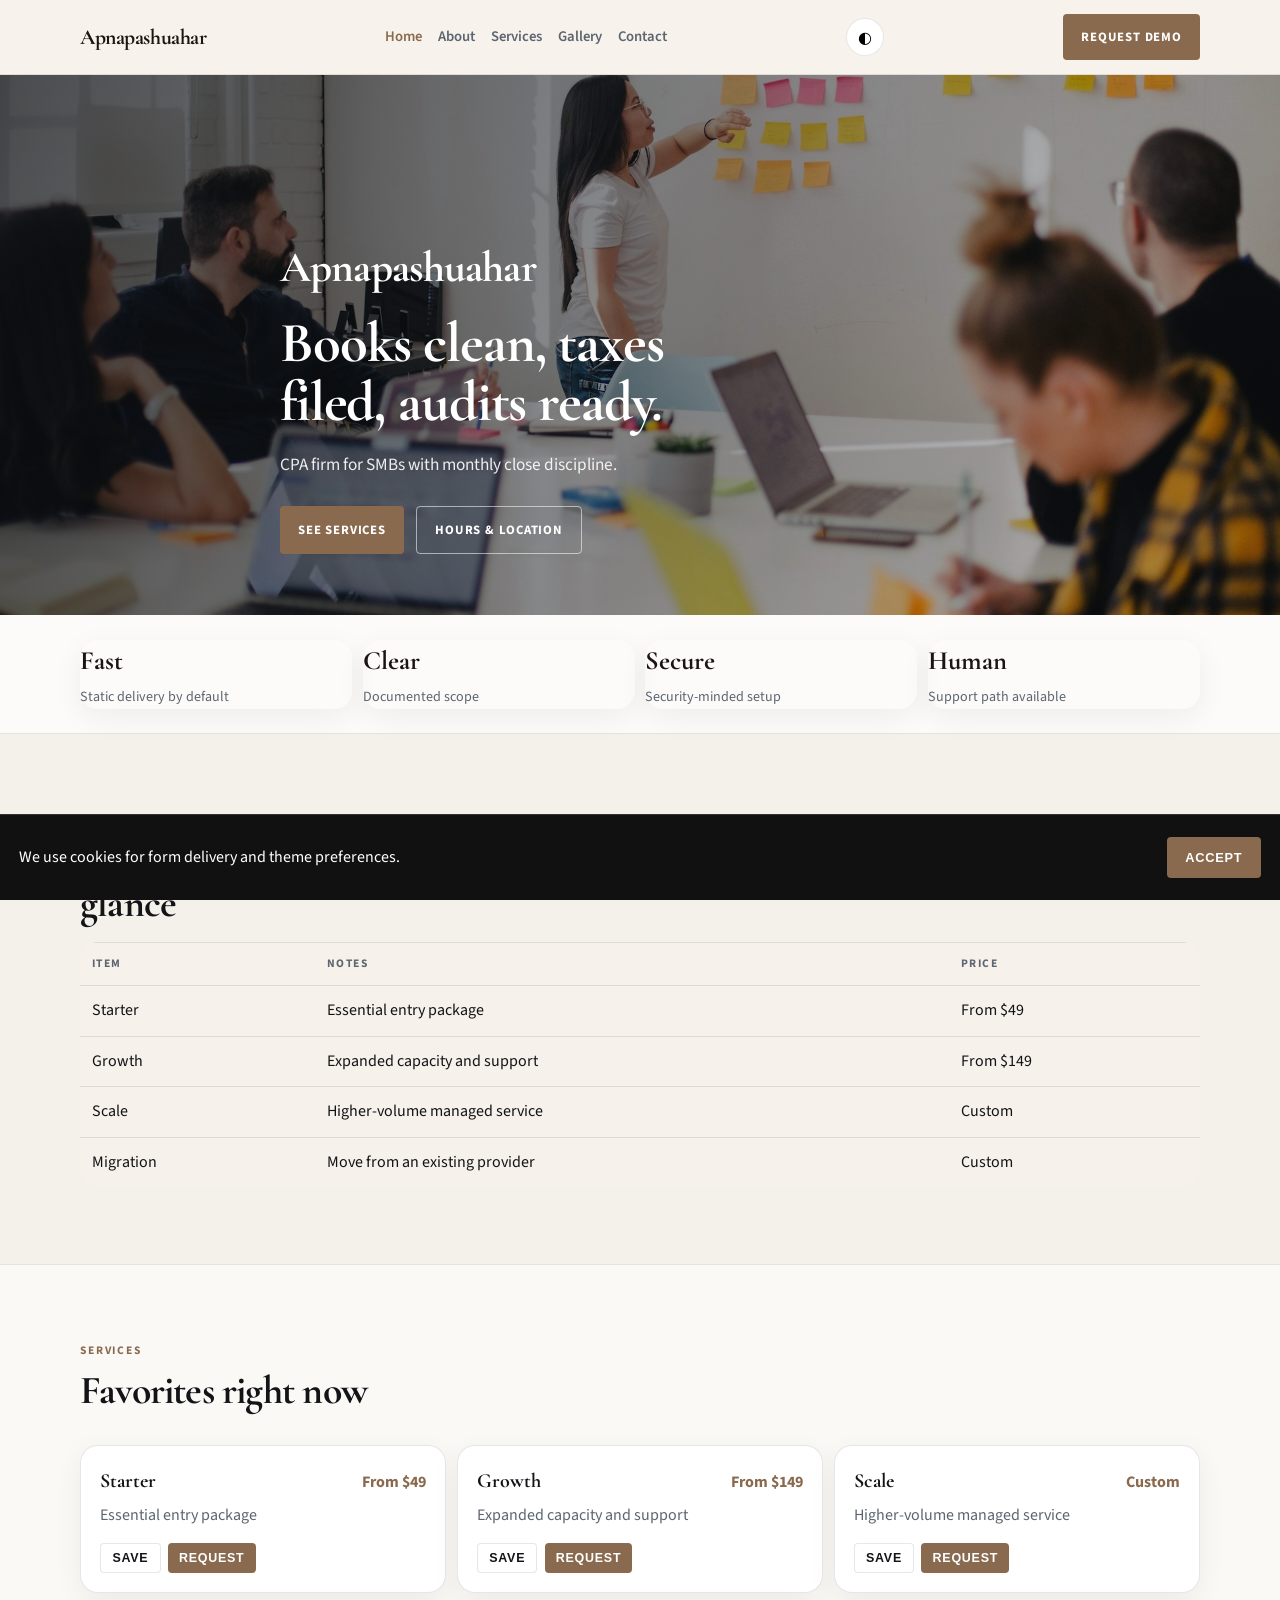
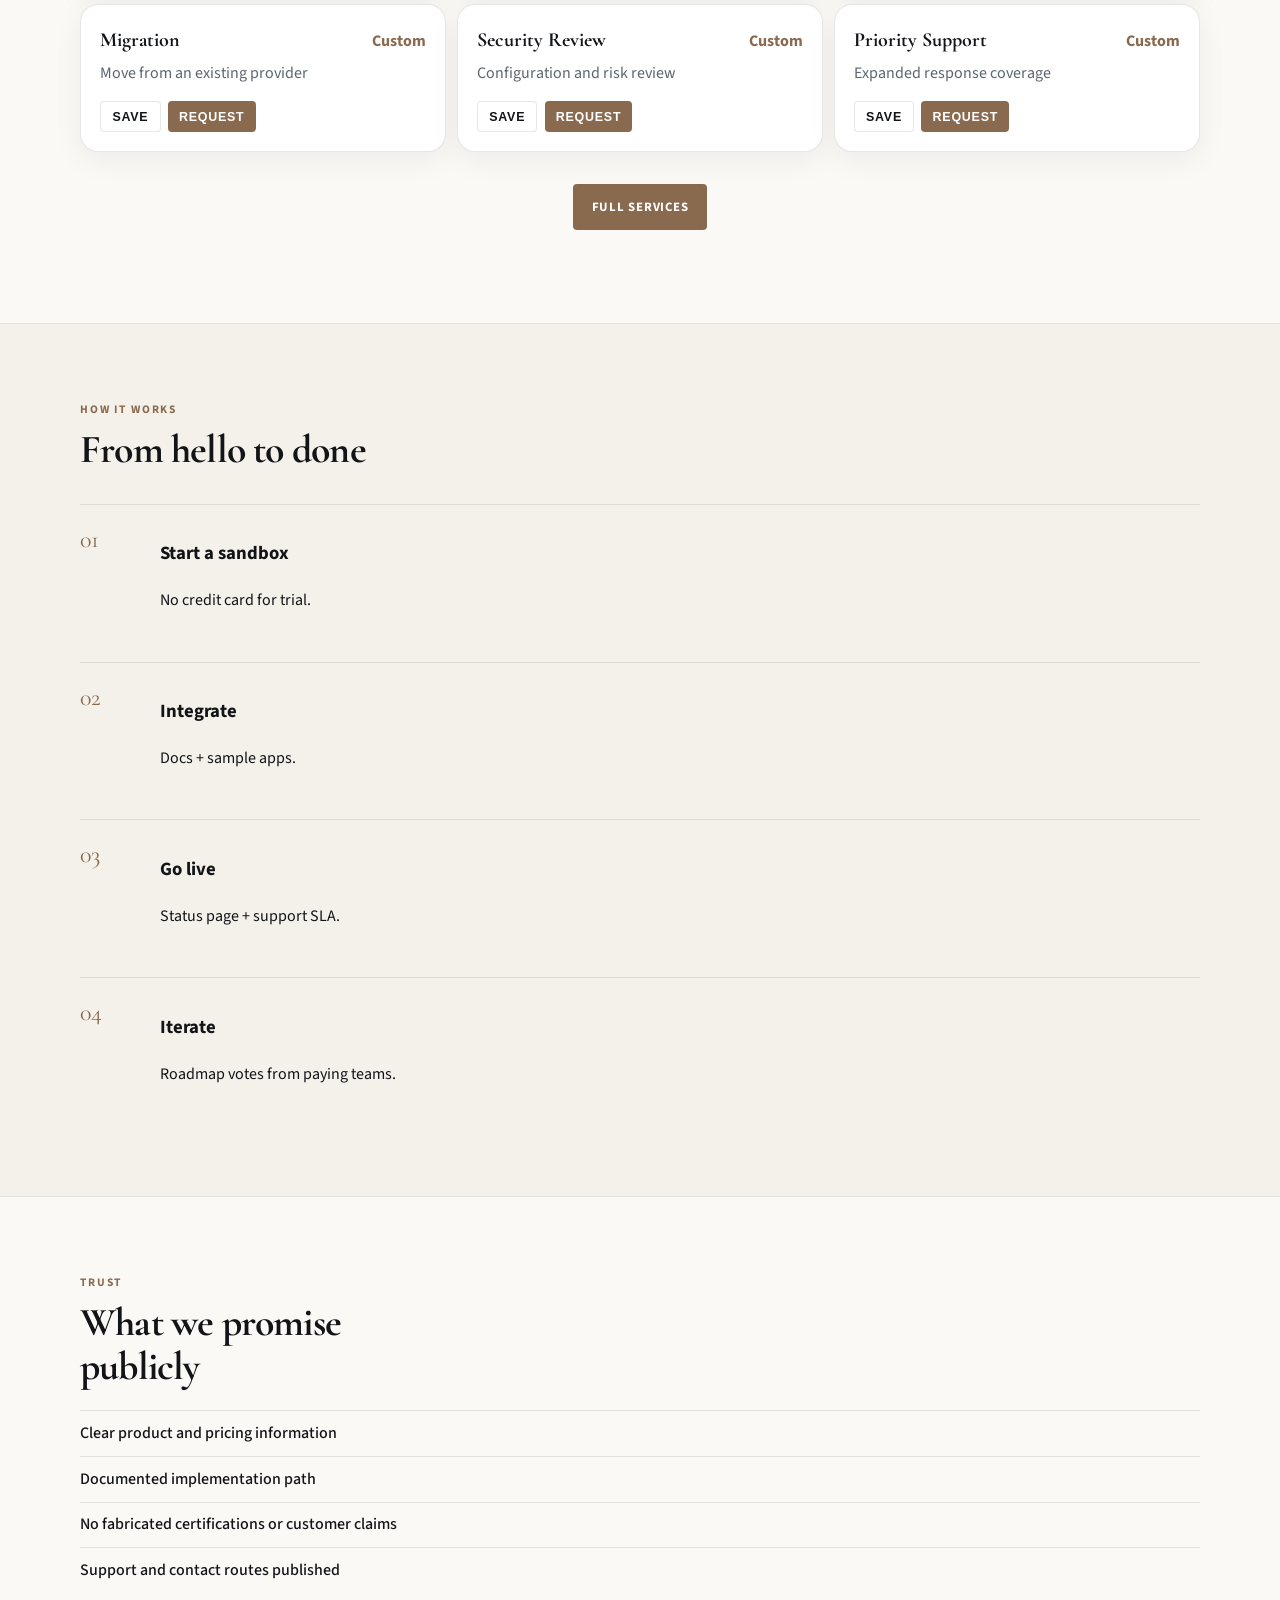
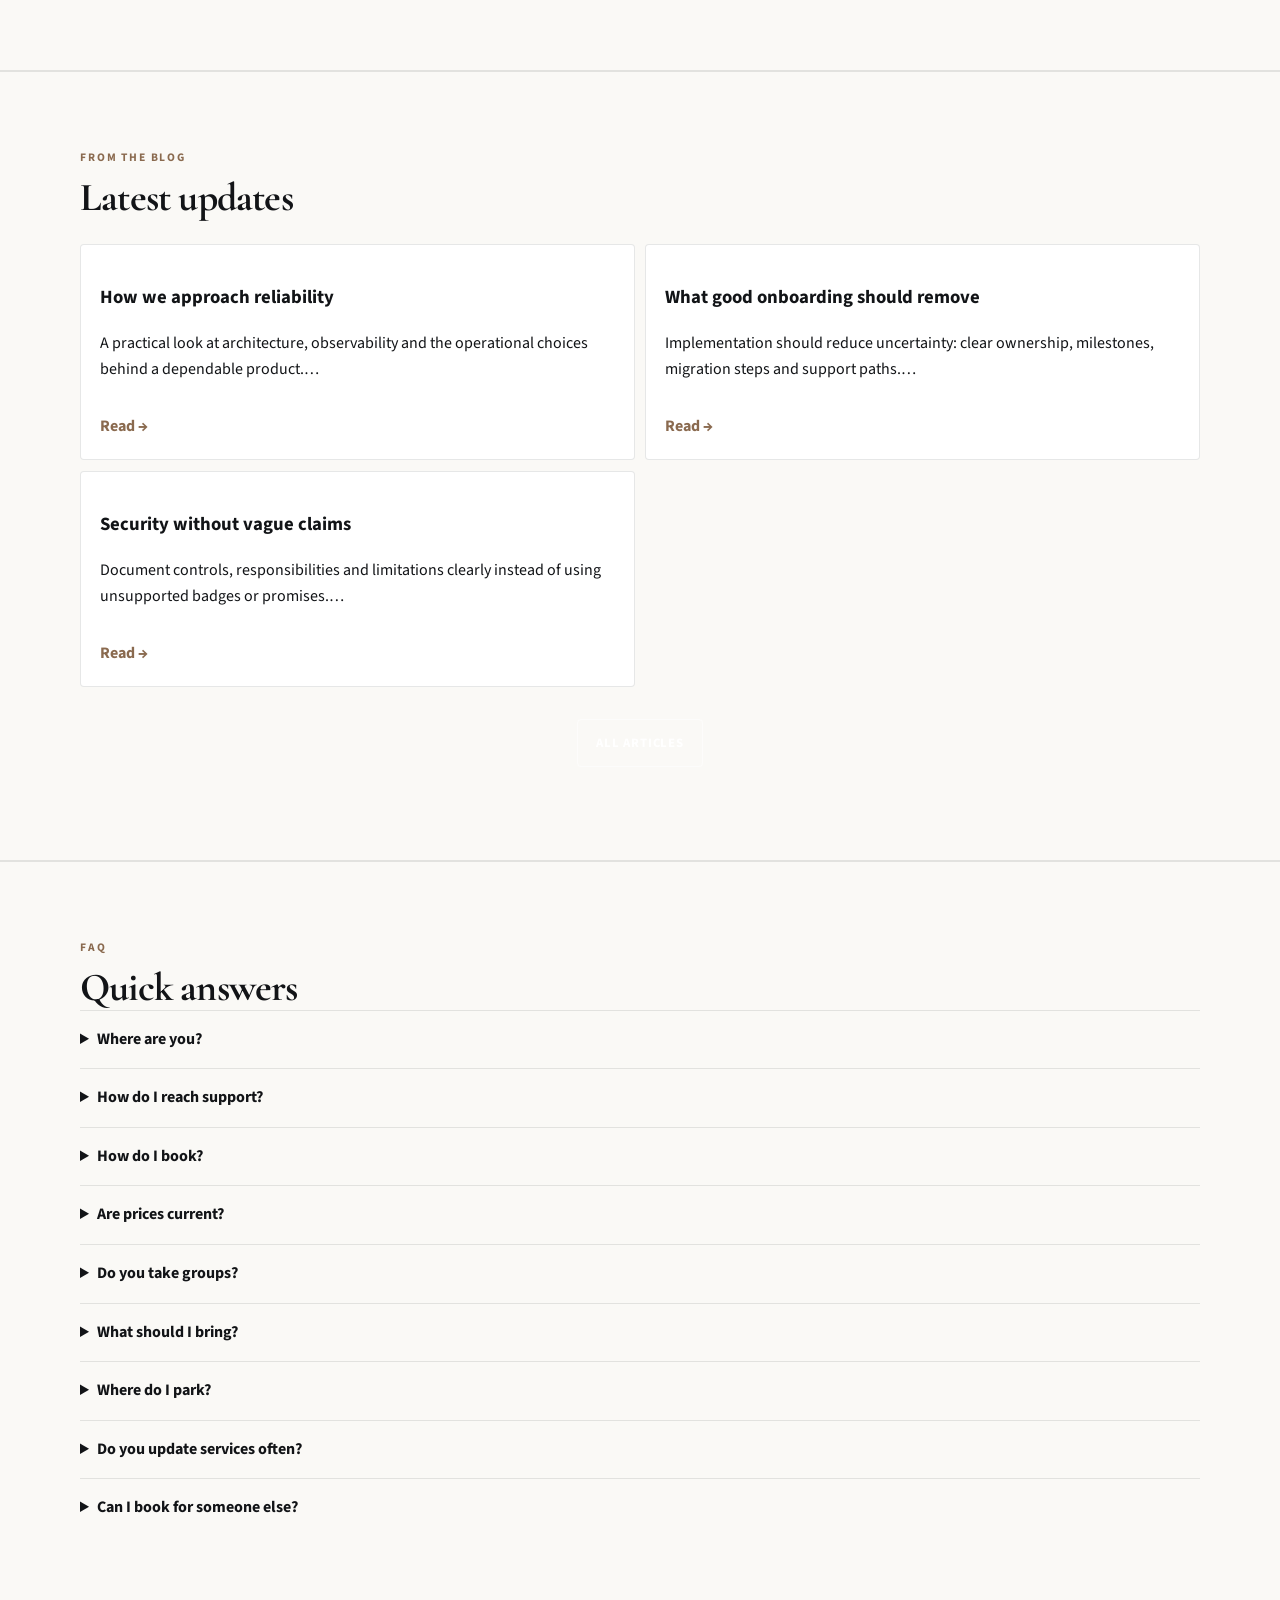
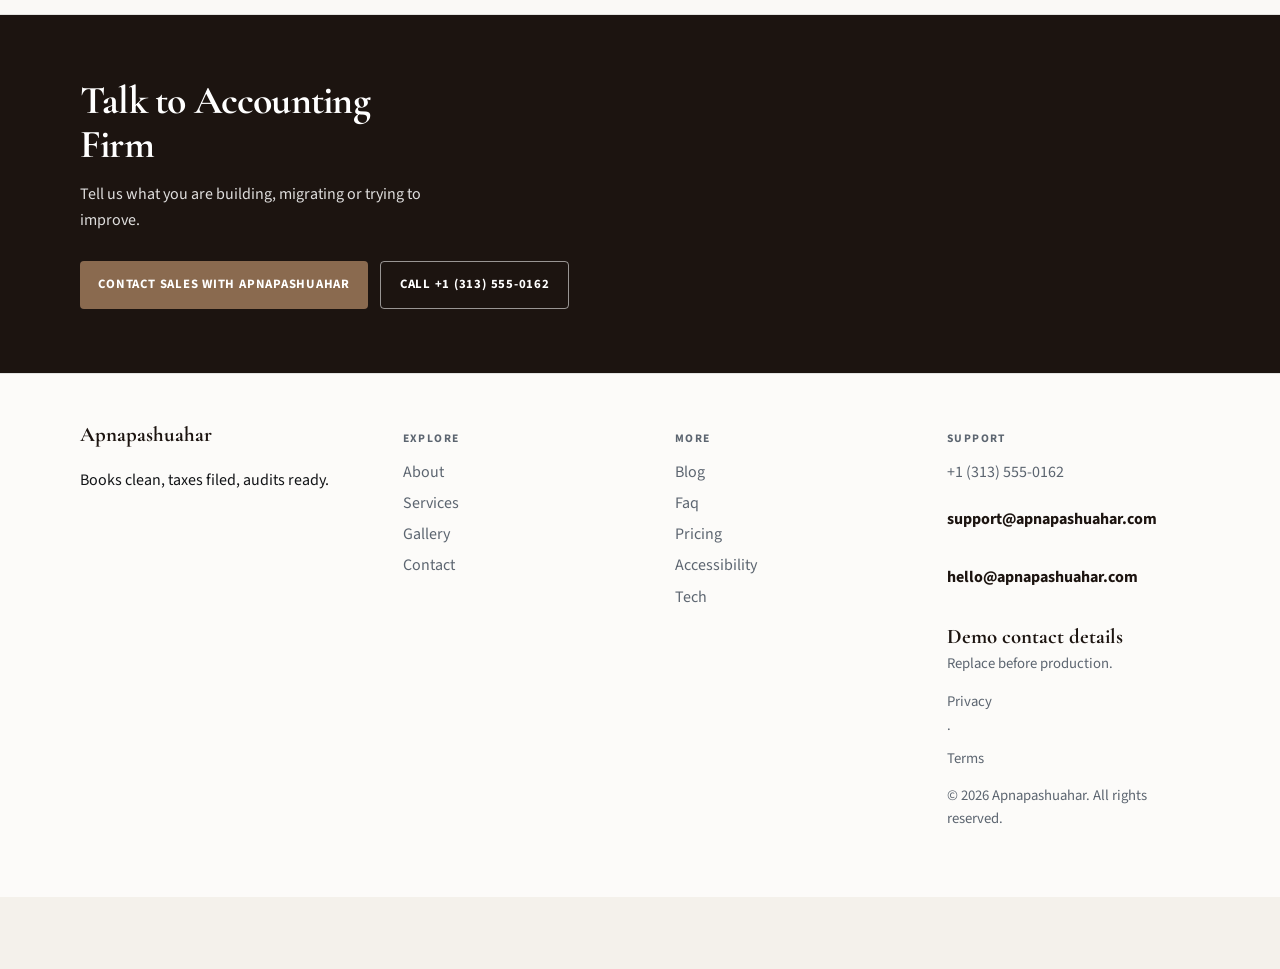
==== commit 27762c3a: "Improve website (elegant)" ====
--- a/index.html
+++ b/index.html
@@ -15,14 +15,14 @@
   <meta name="twitter:image" content="assets/img-1.jpg" />
   <meta property="og:url" content="https://apnapashuahar.github.io" />
   <script type="application/ld+json">{"@context": "https://schema.org", "@type": "LocalBusiness", "name": "Apnapashuahar", "description": "Books clean, taxes filed, audits ready.", "url": "https://apnapashuahar.github.io", "image": "assets/img-1.jpg"}</script>
-<script type="application/ld+json">{"@context": "https://schema.org", "@type": "FAQPage", "mainEntity": [{"@type": "Question", "name": "Where are you?", "acceptedAnswer": {"@type": "Answer", "text": "600 Woodward Ave, Detroit, MI. See the map on Visit."}}, {"@type": "Question", "name": "How do I reach support?", "acceptedAnswer": {"@type": "Answer", "text": "Use the Contact form or email support@apnapashuahar.com. We reply during open hours."}}, {"@type": "Question", "name": "How do I book?", "acceptedAnswer": {"@type": "Answer", "text": "Send a message on Contact, email bookings@apnapashuahar.com, or call +1 (313) 555-0162."}}, {"@type": "Question", "name": "Are prices current?", "acceptedAnswer": {"@type": "Answer", "text": "Listed prices are current and may shift with seasons — we update this site when they do."}}, {"@type": "Question", "name": "Do you take groups?", "acceptedAnswer": {"@type": "Answer", "text": "Yes for many bookings — tell us the size and date and we'll confirm what Apnapashuahar can host."}}, {"@type": "Question", "name": "What should I bring?", "acceptedAnswer": {"@type": "Answer", "text": "Just yourself (and any notes on allergies, sizes, or preferences). We'll handle the rest."}}, {"@type": "Question", "name": "Can I book for someone else?", "acceptedAnswer": {"@type": "Answer", "text": "Yes — include their name and preferences in the contact form."}}, {"@type": "Question", "name": "Where can I read updates?", "acceptedAnswer": {"@type": "Answer", "text": "Blog and Journal pages publish changes before social media."}}, {"@type": "Question", "name": "How do I join the team?", "acceptedAnswer": {"@type": "Answer", "text": "Open roles are listed on Careers — we reply to every application."}}, {"@type": "Question", "name": "Is the space accessible?", "acceptedAnswer": {"@type": "Answer", "text": "See our Accessibility page for entrance, seating and restroom notes."}}]}</script>
+<script type="application/ld+json">{"@context": "https://schema.org", "@type": "FAQPage", "mainEntity": [{"@type": "Question", "name": "Where are you?", "acceptedAnswer": {"@type": "Answer", "text": "600 Woodward Ave, Detroit, MI. See the map on Visit."}}, {"@type": "Question", "name": "How do I reach support?", "acceptedAnswer": {"@type": "Answer", "text": "Use the Contact form or email support@apnapashuahar.com. We reply during open hours."}}, {"@type": "Question", "name": "How do I book?", "acceptedAnswer": {"@type": "Answer", "text": "Send a message on Contact, email bookings@apnapashuahar.com, or call +1 (313) 555-0162."}}, {"@type": "Question", "name": "Are prices current?", "acceptedAnswer": {"@type": "Answer", "text": "Listed prices are current and may shift with seasons — we update this site when they do."}}, {"@type": "Question", "name": "Do you take groups?", "acceptedAnswer": {"@type": "Answer", "text": "Yes for many bookings — tell us the size and date and we'll confirm what Apnapashuahar can host."}}, {"@type": "Question", "name": "What should I bring?", "acceptedAnswer": {"@type": "Answer", "text": "Just yourself (and any notes on allergies, sizes, or preferences). We'll handle the rest."}}, {"@type": "Question", "name": "Where can I read updates?", "acceptedAnswer": {"@type": "Answer", "text": "Blog and Journal pages publish changes before social media."}}, {"@type": "Question", "name": "How do I join the team?", "acceptedAnswer": {"@type": "Answer", "text": "Open roles are listed on Careers — we reply to every application."}}, {"@type": "Question", "name": "Is the space accessible?", "acceptedAnswer": {"@type": "Answer", "text": "See our Accessibility page for entrance, seating and restroom notes."}}, {"@type": "Question", "name": "Can I book for someone else?", "acceptedAnswer": {"@type": "Answer", "text": "Yes — include their name and preferences in the contact form."}}]}</script>
 <script type="application/ld+json">{"@context": "https://schema.org", "@type": "WebSite", "name": "Apnapashuahar", "url": "https://apnapashuahar.github.io", "description": "Books clean, taxes filed, audits ready."}</script>
   <link rel="alternate" hreflang="en" href="index.html" />
   <link rel="alternate" hreflang="x-default" href="index.html" />
   <meta name="theme-color" content="#111111" />
   <link rel="preconnect" href="https://fonts.googleapis.com" />
   <link rel="preconnect" href="https://fonts.gstatic.com" crossorigin />
-  <link href="https://fonts.googleapis.com/css2?family=Libre+Baskerville:wght@700&family=Montserrat:wght@400;500;600;700&display=swap" rel="stylesheet" />
+  <link href="https://fonts.googleapis.com/css2?family=Cormorant+Garamond:wght@600;700&family=Source+Sans+3:wght@400;500;600;700&display=swap" rel="stylesheet" />
   <link rel="stylesheet" href="styles.css" />
   <link rel="icon" href="favicon.svg" type="image/svg+xml" />
 </head>
@@ -56,7 +56,14 @@
     </section><section class="stats-band"><div class="shell stats-row"><div class="stat"><b>Fast</b><span>Static delivery by default</span></div>
 <div class="stat"><b>Clear</b><span>Documented scope</span></div>
 <div class="stat"><b>Secure</b><span>Security-minded setup</span></div>
-<div class="stat"><b>Human</b><span>Support path available</span></div></div></section><section class="block tint">
+<div class="stat"><b>Human</b><span>Support path available</span></div></div></section><section class="block">
+      <div class="shell">
+        <p class="eyebrow">Compare</p>
+        <h2>Popular packages at a glance</h2>
+        <table class="compare-table"><thead><tr><th>Item</th><th>Notes</th><th>Price</th></tr></thead>
+        <tbody><tr><td>Starter</td><td>Essential entry package</td><td>From $49</td></tr><tr><td>Growth</td><td>Expanded capacity and support</td><td>From $149</td></tr><tr><td>Scale</td><td>Higher-volume managed service</td><td>Custom</td></tr><tr><td>Migration</td><td>Move from an existing provider</td><td>Custom</td></tr></tbody></table>
+      </div>
+    </section><section class="block tint">
       <div class="shell">
         <p class="eyebrow">Services</p>
         <h2>Favorites right now</h2>
@@ -109,32 +116,6 @@
           </div>
         </article></div>
         <p class="center-cta"><a class="btn solid" href="offerings.html">Full services</a></p>
-      </div>
-    </section><section class="block">
-      <div class="shell split">
-        <div>
-          <p class="eyebrow">Welcome</p>
-          <h2>What to expect at Apnapashuahar</h2>
-          <p class="lead">Accounting Firm focused on clear implementation, reliable delivery and support paths that customers can understand before they commit.</p>
-          <ul class="checks"><li>Implementation and onboarding</li>
-<li>Migration support</li>
-<li>Security and access controls</li>
-<li>Documentation and technical support</li>
-<li>Transparent scope and pricing</li></ul>
-          <a class="textlink" href="about.html">Our story →</a>
-        </div>
-        <div class="about-photos">
-          <img src="assets/img-2.jpg" alt="Apnapashuahar" />
-          <img src="assets/img-3.jpg" alt="Apnapashuahar" />
-        </div>
-      </div>
-    </section><section class="block tint">
-      <div class="shell">
-        <p class="eyebrow">Highlights</p>
-        <h2>Three reasons guests choose us</h2>
-        <div class="value-grid"><article><h3>Implementation</h3><p>A clearer path from evaluation to launch.</p></article>
-<article><h3>Operations</h3><p>Workflows designed to be repeatable and observable.</p></article>
-<article><h3>Support</h3><p>Defined routes for technical and account questions.</p></article></div>
       </div>
     </section><section class="block">
       <div class="shell">
@@ -145,14 +126,14 @@
 <li><span>03</span><div><h3>Go live</h3><p>Status page + support SLA.</p></div></li>
 <li><span>04</span><div><h3>Iterate</h3><p>Roadmap votes from paying teams.</p></div></li></ol>
       </div>
-    </section><div class="promo shell"><p>Explore the current product, pricing and implementation options.</p><button type="button" class="text-cta" data-open-book>Request a demo</button></div><section class="cta-band">
-      <div class="shell">
-        <h2>Talk to Accounting Firm</h2>
-        <p>Tell us what you are building, migrating or trying to improve.</p>
-        <div class="actions">
-          <a class="btn solid" href="contact.html">Contact sales with Apnapashuahar</a>
-          <a class="btn line" href="tel:+13135550162">Call +1 (313) 555-0162</a>
-        </div>
+    </section><section class="block tint">
+      <div class="shell">
+        <p class="eyebrow">Trust</p>
+        <h2>What we promise publicly</h2>
+        <ul class="checks"><li>Clear product and pricing information</li>
+<li>Documented implementation path</li>
+<li>No fabricated certifications or customer claims</li>
+<li>Support and contact routes published</li></ul>
       </div>
     </section><section class="block tint">
       <div class="shell">
@@ -173,6 +154,29 @@
         </article></div>
         <p class="center-cta"><a class="btn line" href="blog.html">All articles</a></p>
       </div>
+    </section><section class="block tint">
+      <div class="shell">
+        <p class="eyebrow">FAQ</p>
+        <h2>Quick answers</h2>
+        <div class="faq"><details><summary>Where are you?</summary><p>600 Woodward Ave, Detroit, MI. See the map on Visit.</p></details>
+<details><summary>How do I reach support?</summary><p>Use the Contact form or email support@apnapashuahar.com. We reply during open hours.</p></details>
+<details><summary>How do I book?</summary><p>Send a message on Contact, email bookings@apnapashuahar.com, or call +1 (313) 555-0162.</p></details>
+<details><summary>Are prices current?</summary><p>Listed prices are current and may shift with seasons — we update this site when they do.</p></details>
+<details><summary>Do you take groups?</summary><p>Yes for many bookings — tell us the size and date and we'll confirm what Apnapashuahar can host.</p></details>
+<details><summary>What should I bring?</summary><p>Just yourself (and any notes on allergies, sizes, or preferences). We'll handle the rest.</p></details>
+<details><summary>Where do I park?</summary><p>See the Visit page for address and map links around Detroit.</p></details>
+<details><summary>Do you update services often?</summary><p>Yes — seasonal shifts are posted here first.</p></details>
+<details><summary>Can I book for someone else?</summary><p>Yes — include their name and preferences in the Contact form or email support@apnapashuahar.com.</p></details></div>
+      </div>
+    </section><section class="cta-band">
+      <div class="shell">
+        <h2>Talk to Accounting Firm</h2>
+        <p>Tell us what you are building, migrating or trying to improve.</p>
+        <div class="actions">
+          <a class="btn solid" href="contact.html">Contact sales with Apnapashuahar</a>
+          <a class="btn line" href="tel:+13135550162">Call +1 (313) 555-0162</a>
+        </div>
+      </div>
     </section>
   </main>
 
--- a/styles.css
+++ b/styles.css
@@ -1,10 +1,10 @@
 
 :root {
-  --ink:#121417; --muted:#5c6570; --paper:#f8fafc;
-  --accent:#0f766e; --deep:#0f172a; --line:rgba(18,20,23,.10);
-  --display:"Libre Baskerville",Georgia,"Times New Roman",serif;
-  --body:"Montserrat","Segoe UI",sans-serif; --shell:1120px;
-  --radius:2px;
+  --ink:#121417; --muted:#5c6570; --paper:#f6f1ea;
+  --accent:#8a6a4f; --deep:#1c1410; --line:rgba(18,20,23,.10);
+  --display:"Cormorant Garamond",Georgia,"Times New Roman",serif;
+  --body:"Source Sans 3","Segoe UI",sans-serif; --shell:1120px;
+  --radius:4px;
 }
 *{box-sizing:border-box} html{scroll-behavior:smooth}
 body{margin:0;font-family:var(--body);color:var(--ink);background:var(--paper);line-height:1.6;padding-bottom:72px;-webkit-font-smoothing:antialiased}
@@ -29,7 +29,7 @@
 .cta,.btn.solid{background:var(--accent);color:#fff}
 .btn.line{border:1px solid rgba(255,255,255,.55);color:#fff;background:transparent}
 .btn.quiet{border:1px solid var(--line);background:#fff;color:var(--ink)}
-.hero{position:relative;min-height:78vh;display:grid;align-items:end;color:#fff;overflow:hidden}
+.hero{position:relative;min-height:88vh;display:grid;align-items:end;color:#fff;overflow:hidden}
 .hero-bg{position:absolute;inset:0;background-size:cover;background-position:center center;background-repeat:no-repeat}
 .hero-shade{position:absolute;inset:0;background:linear-gradient(115deg,rgba(10,12,16,.72),rgba(10,12,16,.18))}
 .hero-photo img{width:100%;aspect-ratio:16/9;object-fit:cover;object-position:center;display:block;max-height:min(78vh,900px)}
@@ -162,19 +162,12 @@
   .promo{flex-direction:column;align-items:flex-start}
 }
 
-.block{padding:3.2rem 0}
-.item,.card,.person,blockquote,.promo{box-shadow:none;border-radius:2px}
-.strip-row{font-size:.85rem}
-.lede,.lead{max-width:40ch}
-
-
-.hero.minimal-hero{min-height:52vh}
-.hero.minimal-hero .hero-shade{background:linear-gradient(180deg,rgba(10,12,16,.72),rgba(10,12,16,.45))}
-.hero.minimal-hero h1{max-width:22ch;font-size:clamp(1.9rem,4.5vw,2.9rem)}
-.block{padding:3.4rem 0}
-.gallery-cards{display:grid;grid-template-columns:repeat(3,1fr);gap:.85rem}
-.gallery-cards figure:nth-child(1){grid-column:span 2;grid-row:span 2}
-.gallery-cards img{width:100%;height:100%;min-height:160px;object-fit:cover;border-radius:var(--radius)}
+.brand,.hero h1,.page-hero h1,h2{letter-spacing:-.02em}
+.item,.card,.person,blockquote{border-radius:4px}
+.cta,.btn{border-radius:4px;letter-spacing:.06em;text-transform:uppercase;font-size:.8rem}
+
+
+body{background:color-mix(in srgb,var(--paper) 94%,#dbeafe)}.block .shell{max-width:1240px}.stats-row,.value-grid,.menu-grid{gap:.65rem}.item,.card,.stat,blockquote{box-shadow:0 8px 30px rgba(15,23,42,.06);border-radius:18px}.hero.minimal-hero{min-height:60vh}.compare-table{background:var(--paper);border-radius:18px;overflow:hidden}
 
 .prose-block .lead.wide{max-width:62ch}
 .journal-card,.journal-entry{background:#fff;border:1px solid var(--line);border-radius:var(--radius);padding:1.2rem}
